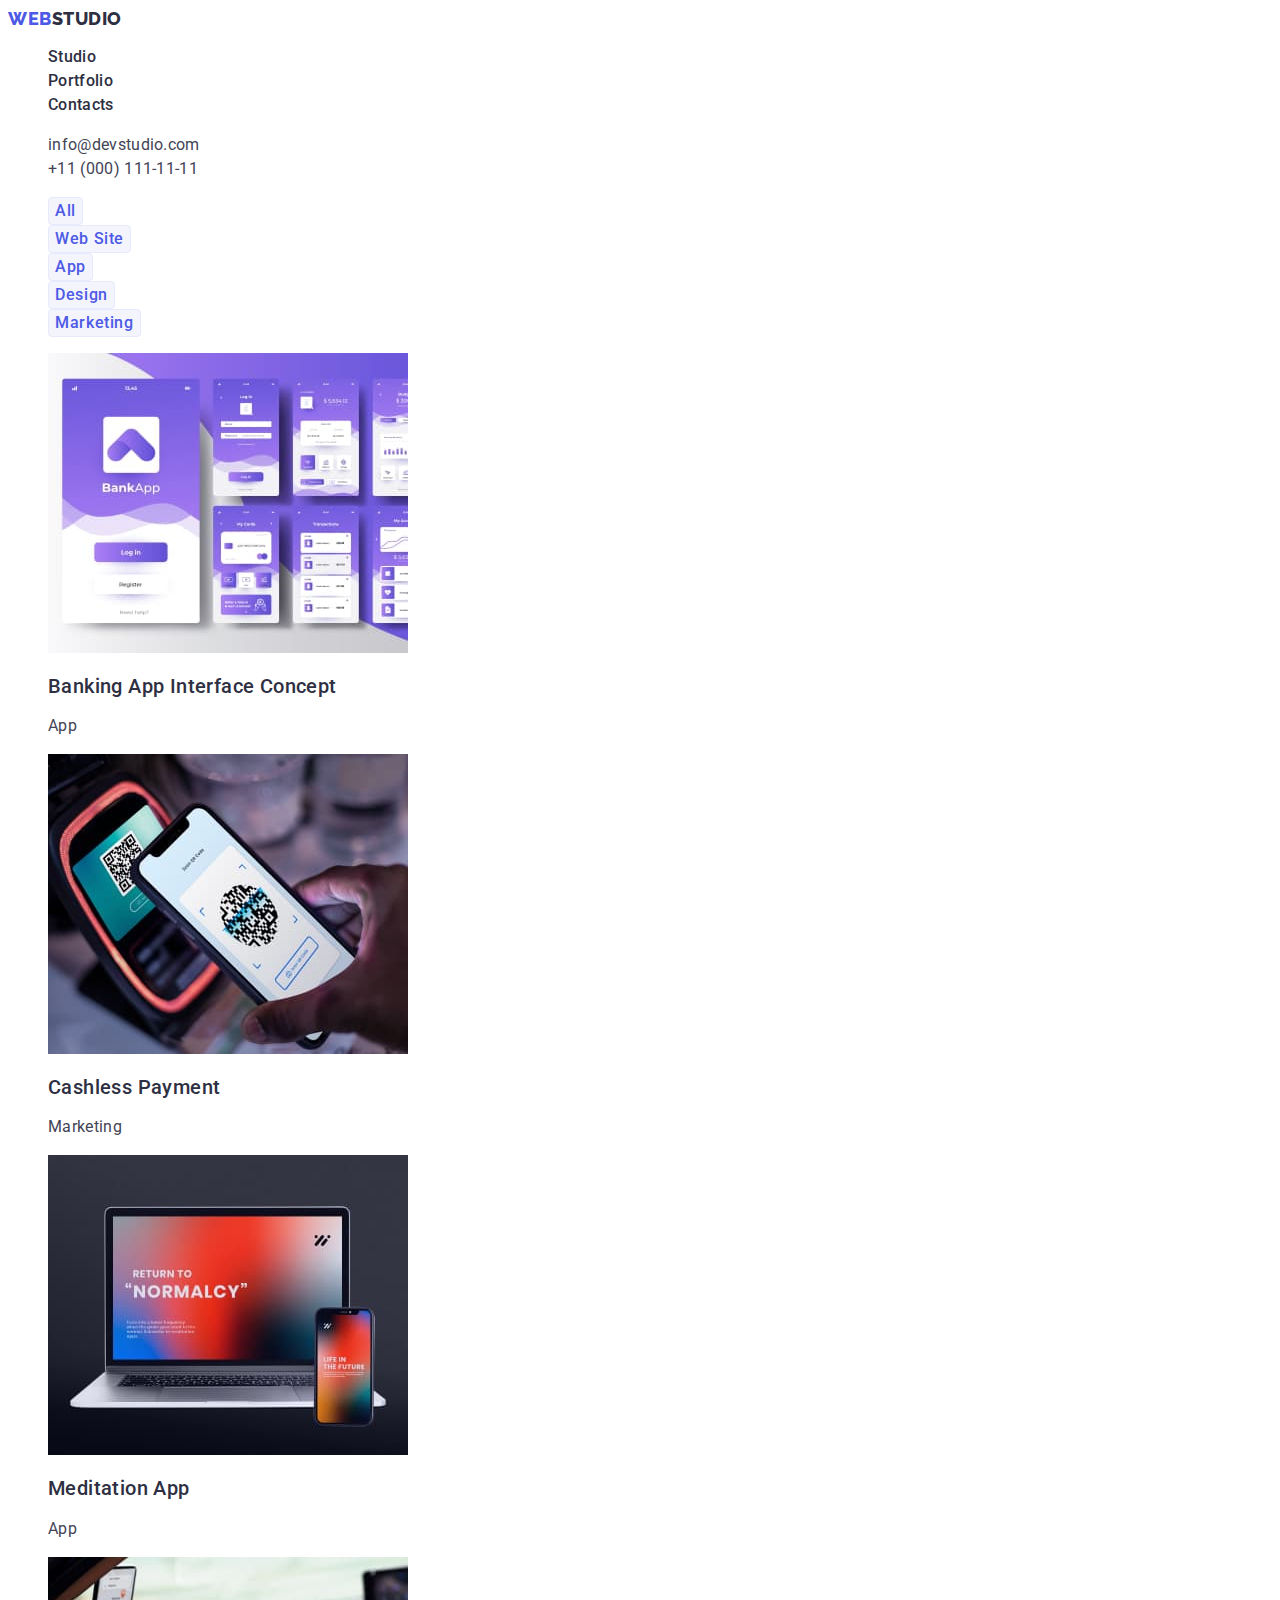
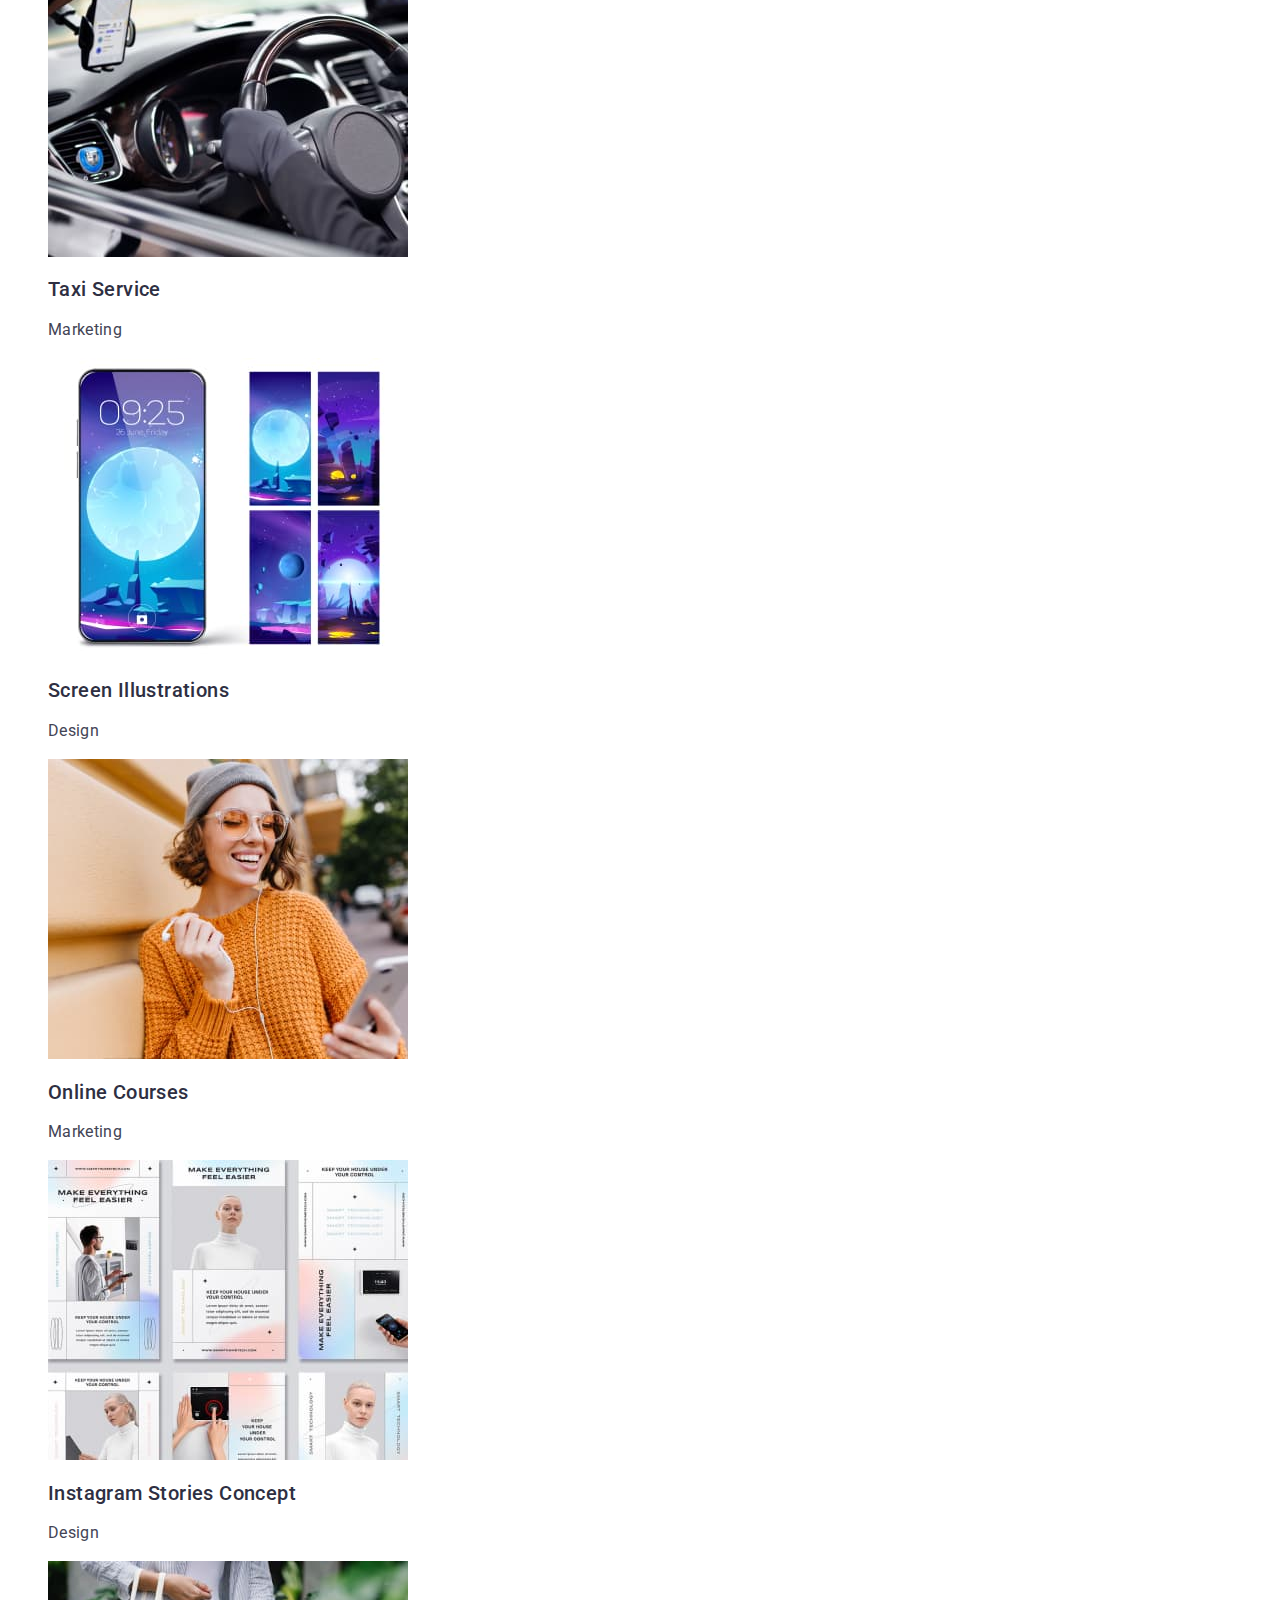
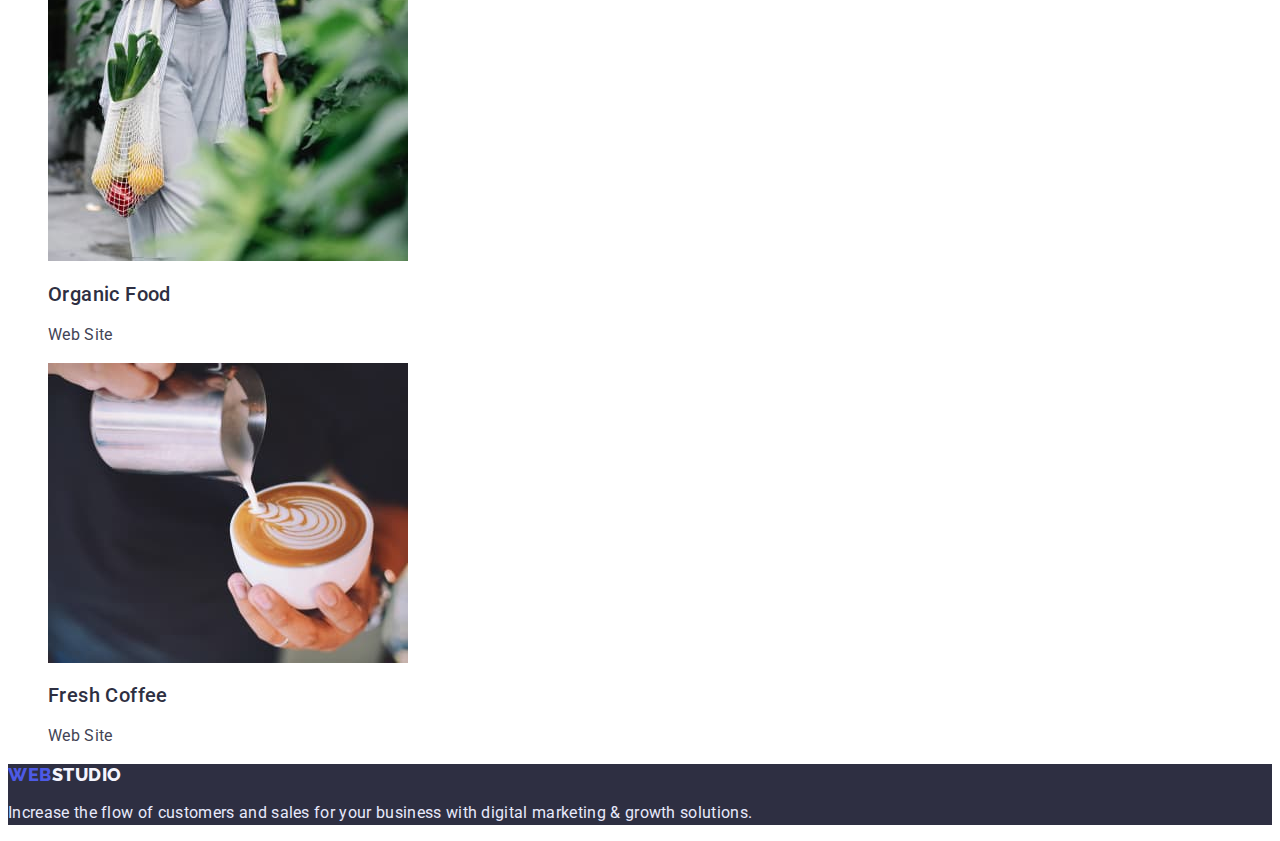
==== portfolio.html @ 9555bcc9 "Initial commit" ====
<!DOCTYPE html>
<html lang="en">

<head>
    <meta charset="UTF-8">
    <meta http-equiv="X-UA-Compatible" content="IE=edge">
    <meta name="viewport" content="width=device-width, initial-scale=1.0">
    <link rel="preconnect" href="https://fonts.googleapis.com">
    <link rel="preconnect" href="https://fonts.gstatic.com" crossorigin>
    <link
        href="https://fonts.googleapis.com/css2?family=Raleway:wght@800&family=Roboto:wght@400;500;700;900&display=swap"
        rel="stylesheet">
    <title>Portfolio</title>
    <link rel="stylesheet" href="./css/styles.css">
</head>

<body>
    <header>
        <nav>
            <a class="logo link" href="./index.html">Web<span class="word-color">Studio</span></a>
            <ul class="list">
                <li><a class="nav-item link" href="./index.html">Studio</a></li>
                <li><a class="nav-item link" href="./portfolio.html">Portfolio</a></li>
                <li><a class="nav-item link" href="">Contacts</a></li>
            </ul>
        </nav>
        <address class="contacts">
            <ul class="list">
                <li><a class="contacts-item link" href="mailto:info@devstudio.com">info@devstudio.com</a></li>
                <li><a class="contacts-item link" href="tel:+110001111111">+11 (000) 111-11-11</a></li>
            </ul>
        </address>
    </header>
    <main>
        <section>
            <h1 hidden>Portfolio</h1>
            <ul class="list">
                <li><button class="filtering" type="button">All</button></li>
                <li><button class="filtering" type="button">Web Site</button></li>
                <li><button class="filtering" type="button">App</button></li>
                <li><button class="filtering" type="button">Design</button></li>
                <li><button class="filtering" type="button">Marketing</button></li>
            </ul>
            <ul class="list">
                <li>
                    <a class="link" href="">
                        <img src="./images/portfolio-1.jpg" alt="Banking App Interface" width="360">
                        <h2 class="content-header">Banking App Interface Concept</h2>
                        <p class="content-text">App</p>
                    </a>
                </li>
                <li>
                    <a class="link" href="">
                        <img src="./images/portfolio-2.jpg" alt="Cashless Payment" width="360">
                        <h2 class="content-header">Cashless Payment</h2>
                        <p class="content-text">Marketing</p>
                    </a>
                </li>
                <li>
                    <a class="link" href="">
                        <img src="./images/portfolio-3.jpg" alt="Meditaion App" width="360">
                        <h2 class="content-header">Meditation App</h2>
                        <p class="content-text">App</p>
                    </a>
                </li>
                <li>
                    <a class="link" href="">
                        <img src="./images/portfolio-4.jpg" alt="Taxi Service" width="360">
                        <h2 class="content-header">Taxi Service</h2>
                        <p class="content-text">Marketing</p>
                    </a>
                </li>
                <li>
                    <a class="link" href="">
                        <img src="./images/portfolio-5.jpg" alt="Screen Illustrations" width="360">
                        <h2 class="content-header">Screen Illustrations</h2>
                        <p class="content-text">Design</p>
                    </a>
                </li>
                <li>
                    <a class="link" href="">
                        <img src="./images/portfolio-6.jpg" alt="Online Courses" width="360">
                        <h2 class="content-header">Online Courses</h2>
                        <p class="content-text">Marketing</p>
                    </a>
                </li>
                <li>
                    <a class="link" href="">
                        <img src="./images/portfolio-7.jpg" alt="Instagram Stories Concept" width="360">
                        <h2 class="content-header">Instagram Stories Concept</h2>
                        <p class="content-text">Design</p>
                    </a>
                </li>
                <li>
                    <a class="link" href="">
                        <img src="./images/portfolio-8.jpg" alt="Organic Food" width="360">
                        <h2 class="content-header">Organic Food</h2>
                        <p class="content-text">Web Site</p>
                    </a>
                </li>
                <li>
                    <a class="link" href="">
                        <img src="./images/portfolio-9.jpg" alt="Fresh Coffee" width="360">
                        <h2 class="content-header">Fresh Coffee</h2>
                        <p class="content-text">Web Site</p>
                    </a>
                </li>
            </ul>
        </section>
    </main>
    <footer class="site-bottom">
        <a class="logo link" href="./index.html">Web<span class="studio-color">Studio</span></a>
        <p class="bottom-text">
            Increase the flow of customers and sales for your business with digital
            marketing & growth solutions.
        </p>
    </footer>
</body>

</html>
---- css/styles.css ----
/* Global */

body {
  font-family: "Roboto", sans-serif;
  background-color: var(--main-white-color);
  color: var(--p-text);
}

body a {
  text-decoration: none;
}

body li {
  list-style: none;
}

:root {
  --main-color-text: #2e2f42;
  --p-text: #434455;
  --hover-color: #404bbf;
  --main-white-color: #ffffff;
  --main-blue-color: #4d5ae5;
}
/* header */

.logo {
  font-family: "Raleway", sans-serif;
  font-style: normal;
  font-weight: 800;
  font-size: 18px;
  line-height: 1.17;
  letter-spacing: 0.03em;
  text-transform: uppercase;
  color: var(--main-blue-color);
}

.link {
  text-decoration: none;
}

.word-color {
  color: var(--main-color-text);
}

.list {
  list-style: none;
}

.nav-item {
  font-weight: 500;
  font-size: 16px;
  line-height: 1.5;
  letter-spacing: 0.02em;
  color: var(--main-color-text);
}

.contacts {
  font-style: normal;
}

.list .contacts-item {
  font-weight: 400;
  font-size: 16px;
  line-height: 1.5;
  letter-spacing: 0.02em;
  color: var(--p-text);
}

.list .nav-item:hover,
.list .nav-item:focus {
  color: var(--hover-color);
}

.list .contacts-item:hover,
.list .contacts-item:focus {
  color: var(--hover-color);
}

/* footer */

.studio-color {
  color: #f4f4fd;
}

.site-bottom {
  background-color: #2e2f42;
}

.bottom-text {
  font-size: 16px;
  line-height: 1.5;
  letter-spacing: 0.02em;
  color: #e7e9fc;
}

/* index.html */

.section-header {
  font-weight: 700;
  font-size: 36px;
  line-height: 1.11;
  text-align: center;
  letter-spacing: 0.02em;
  text-transform: capitalize;
  color: var(--main-color-text);
}

.content-header {
  font-weight: 500;
  font-size: 20px;
  line-height: 1.2;
  letter-spacing: 0.02em;
  color: var(--main-color-text);
}

/* Hero */

.hero {
  background-color: #2e2f42;
}

.hero-title {
  font-weight: 700;
  font-size: 56px;
  line-height: 1.07;
  text-align: center;
  letter-spacing: 0.02em;
  color: var(--main-white-color);
}

.btn {
  font-family: "Roboto", sans-serif;
  font-weight: 500;
  font-size: 16px;
  line-height: 1.5;
  letter-spacing: 0.04em;
  color: var(--main-white-color);
  background-color: #4d5ae5;
  box-shadow: 0px 4px 4px rgba(0, 0, 0, 0.15);
  border-radius: 4px;
  cursor: pointer;
}

.btn:hover,
.btn:focus {
  background-color: var(--hover-color);
}

/* Our principles */

/* Team */

.team {
  background-color: #f4f4fd;
}

/* Portfolio.html */

/* buttons */

.filtering {
  font-family: "Roboto", sans-serif;
  font-weight: 500;
  font-size: 16px;
  line-height: 1.5;
  letter-spacing: 0.04em;
  color: #4d5ae5;
  background-color: #f4f4fd;
  border: 1px solid #e7e9fc;
  border-radius: 4px;
  cursor: pointer;
}

.filtering:hover,
.filtering:focus {
  color: var(--main-white-color);
  background-color: #404bbf;
  box-shadow: 0px 3px 1px rgba(0, 0, 0, 0.1), 0px 2px 1px rgba(0, 0, 0, 0.08),
    0px 2px 2px rgba(0, 0, 0, 0.12);
  border-color: #404bbf;
}

/* Portfolio */

.content-text {
  font-size: 16px;
  line-height: 1.5;
  letter-spacing: 0.02em;
  color: var(--p-text);
}
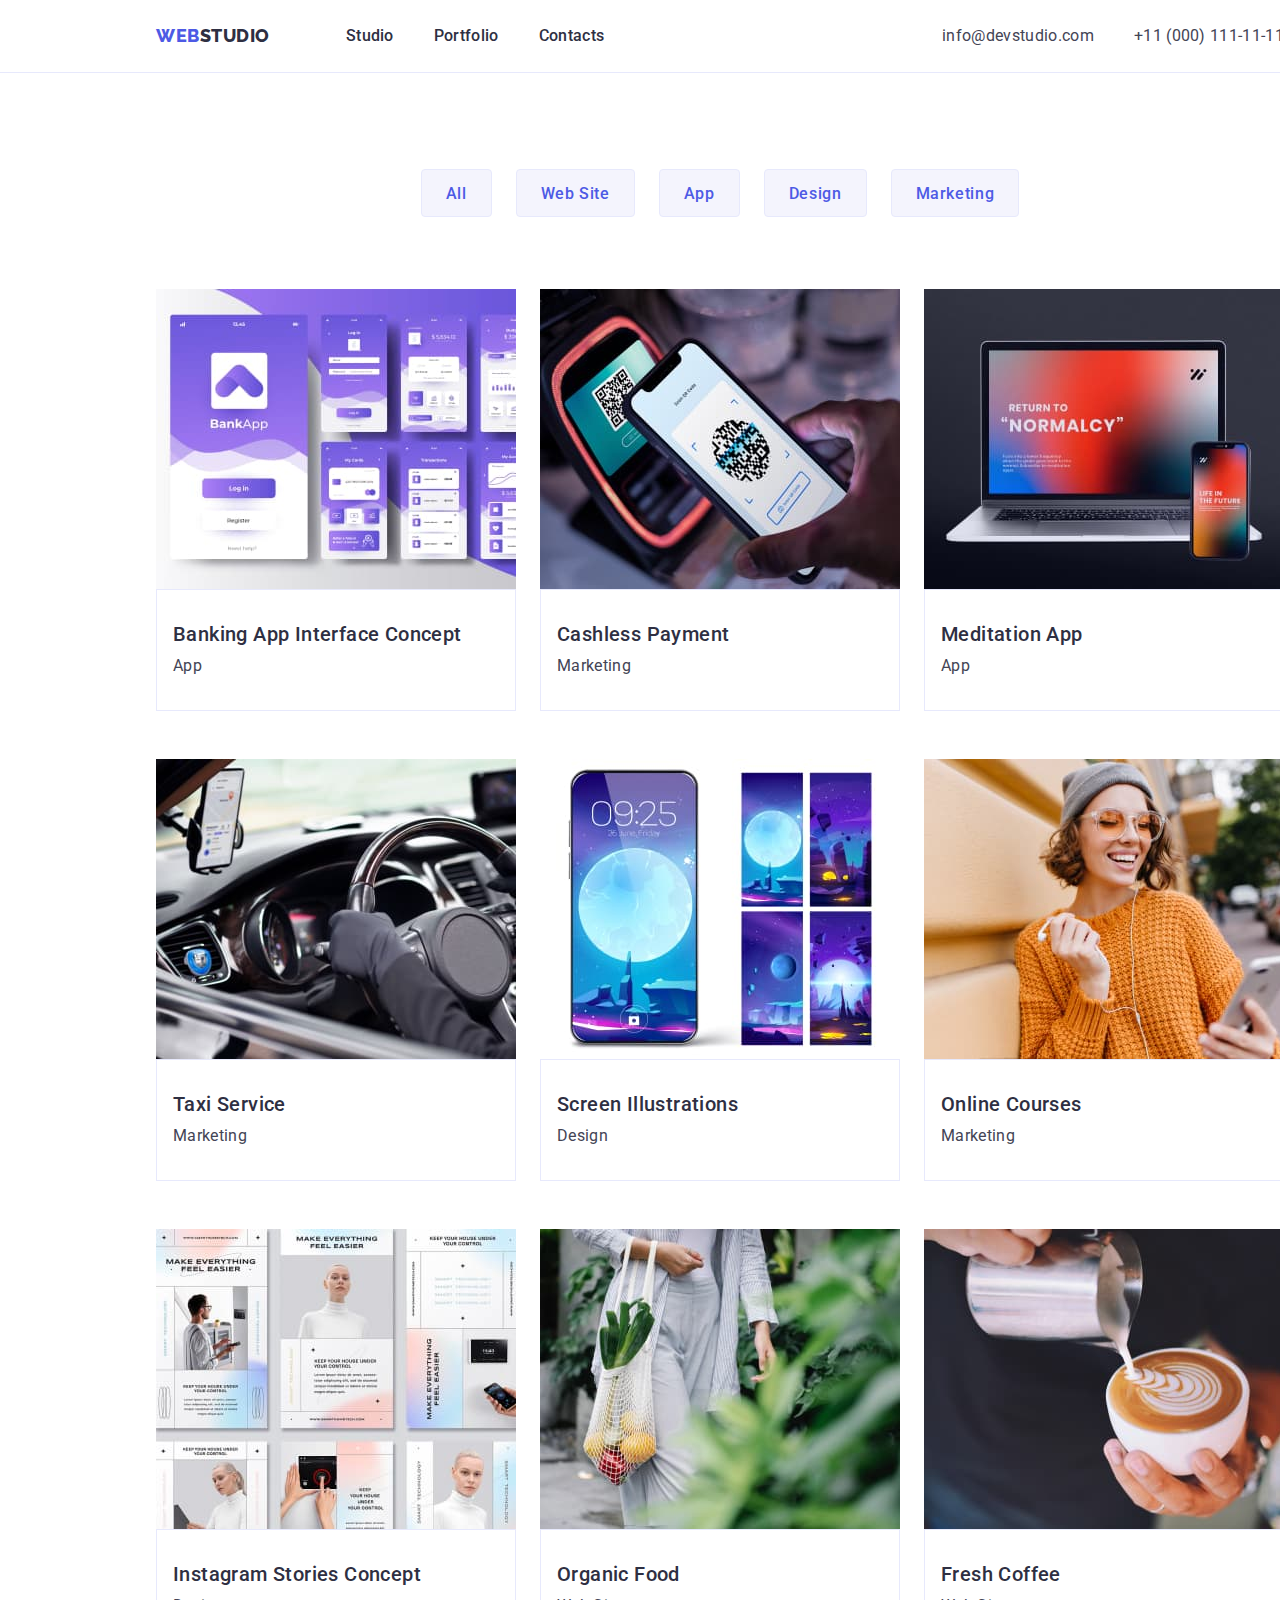
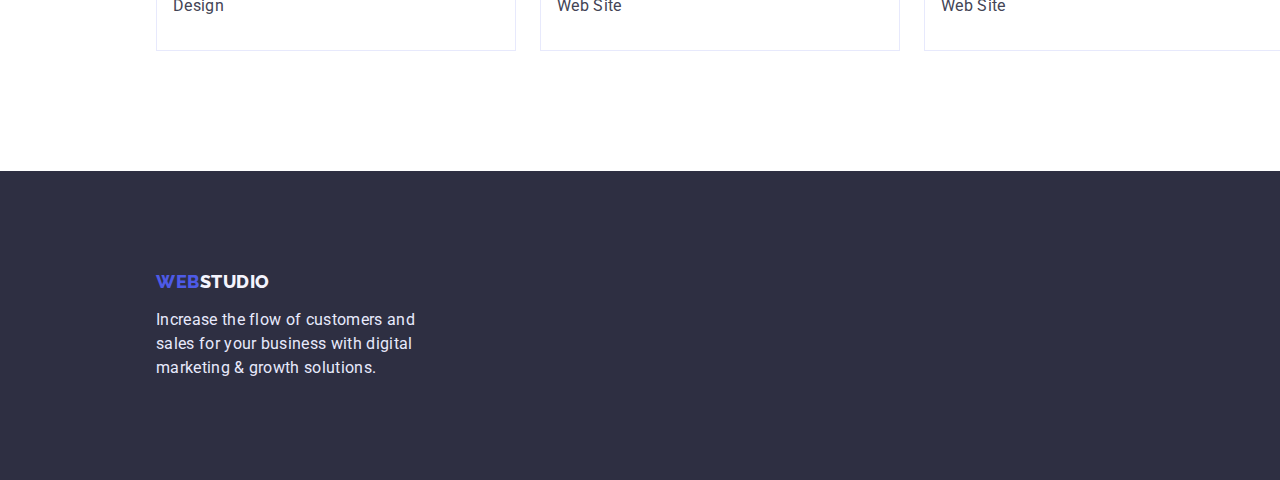
==== commit 3b5d087e: "update files with pisitioning" ====
--- a/portfolio.html
+++ b/portfolio.html
@@ -11,110 +11,140 @@
         href="https://fonts.googleapis.com/css2?family=Raleway:wght@800&family=Roboto:wght@400;500;700;900&display=swap"
         rel="stylesheet">
     <title>Portfolio</title>
+    <link rel="stylesheet"
+        href="https://cdnjs.cloudflare.com/ajax/libs/modern-normalize/1.1.0/modern-normalize.min.css">
     <link rel="stylesheet" href="./css/styles.css">
 </head>
 
 <body>
-    <header>
-        <nav>
-            <a class="logo link" href="./index.html">Web<span class="word-color">Studio</span></a>
-            <ul class="list">
-                <li><a class="nav-item link" href="./index.html">Studio</a></li>
-                <li><a class="nav-item link" href="./portfolio.html">Portfolio</a></li>
-                <li><a class="nav-item link" href="">Contacts</a></li>
-            </ul>
-        </nav>
-        <address class="contacts">
-            <ul class="list">
-                <li><a class="contacts-item link" href="mailto:info@devstudio.com">info@devstudio.com</a></li>
-                <li><a class="contacts-item link" href="tel:+110001111111">+11 (000) 111-11-11</a></li>
-            </ul>
-        </address>
-    </header>
-    <main>
-        <section>
-            <h1 hidden>Portfolio</h1>
-            <ul class="list">
-                <li><button class="filtering" type="button">All</button></li>
-                <li><button class="filtering" type="button">Web Site</button></li>
-                <li><button class="filtering" type="button">App</button></li>
-                <li><button class="filtering" type="button">Design</button></li>
-                <li><button class="filtering" type="button">Marketing</button></li>
-            </ul>
-            <ul class="list">
-                <li>
-                    <a class="link" href="">
-                        <img src="./images/portfolio-1.jpg" alt="Banking App Interface" width="360">
-                        <h2 class="content-header">Banking App Interface Concept</h2>
-                        <p class="content-text">App</p>
-                    </a>
-                </li>
-                <li>
-                    <a class="link" href="">
-                        <img src="./images/portfolio-2.jpg" alt="Cashless Payment" width="360">
-                        <h2 class="content-header">Cashless Payment</h2>
-                        <p class="content-text">Marketing</p>
-                    </a>
-                </li>
-                <li>
-                    <a class="link" href="">
-                        <img src="./images/portfolio-3.jpg" alt="Meditaion App" width="360">
-                        <h2 class="content-header">Meditation App</h2>
-                        <p class="content-text">App</p>
-                    </a>
-                </li>
-                <li>
-                    <a class="link" href="">
-                        <img src="./images/portfolio-4.jpg" alt="Taxi Service" width="360">
-                        <h2 class="content-header">Taxi Service</h2>
-                        <p class="content-text">Marketing</p>
-                    </a>
-                </li>
-                <li>
-                    <a class="link" href="">
-                        <img src="./images/portfolio-5.jpg" alt="Screen Illustrations" width="360">
-                        <h2 class="content-header">Screen Illustrations</h2>
-                        <p class="content-text">Design</p>
-                    </a>
-                </li>
-                <li>
-                    <a class="link" href="">
-                        <img src="./images/portfolio-6.jpg" alt="Online Courses" width="360">
-                        <h2 class="content-header">Online Courses</h2>
-                        <p class="content-text">Marketing</p>
-                    </a>
-                </li>
-                <li>
-                    <a class="link" href="">
-                        <img src="./images/portfolio-7.jpg" alt="Instagram Stories Concept" width="360">
-                        <h2 class="content-header">Instagram Stories Concept</h2>
-                        <p class="content-text">Design</p>
-                    </a>
-                </li>
-                <li>
-                    <a class="link" href="">
-                        <img src="./images/portfolio-8.jpg" alt="Organic Food" width="360">
-                        <h2 class="content-header">Organic Food</h2>
-                        <p class="content-text">Web Site</p>
-                    </a>
-                </li>
-                <li>
-                    <a class="link" href="">
-                        <img src="./images/portfolio-9.jpg" alt="Fresh Coffee" width="360">
-                        <h2 class="content-header">Fresh Coffee</h2>
-                        <p class="content-text">Web Site</p>
-                    </a>
-                </li>
-            </ul>
-        </section>
-    </main>
-    <footer class="site-bottom">
-        <a class="logo link" href="./index.html">Web<span class="studio-color">Studio</span></a>
-        <p class="bottom-text">
-            Increase the flow of customers and sales for your business with digital
-            marketing & growth solutions.
-        </p>
-    </footer>
+    <div class="wrapper">
+        <header>
+            <div class="header-nav container">
+                <nav>
+                    <ul class="site-nav list">
+                        <li><a class="logo link" href="./index.html">Web<span class="word-color">Studio</span></a></li>
+                        <li><a class="nav-item link" href="./index.html">Studio</a></li>
+                        <li><a class="nav-item link" href="./portfolio.html">Portfolio</a></li>
+                        <li><a class="nav-item link" href="">Contacts</a></li>
+                    </ul>
+                </nav>
+                <address class="contacts">
+                    <ul class="contacts-nav list">
+                        <li><a class="contacts-item link" href="mailto:info@devstudio.com">info@devstudio.com</a></li>
+                        <li><a class="contacts-item link" href="tel:+110001111111">+11 (000) 111-11-11</a></li>
+                    </ul>
+                </address>
+            </div>
+        </header>
+        <main>
+            <section class="section portfolio">
+                <div class="container">
+                    <h1 hidden>Portfolio</h1>
+                    <ul class="buttons-list list">
+                        <li><button class="filtering" type="button">All</button></li>
+                        <li><button class="filtering" type="button">Web Site</button></li>
+                        <li><button class="filtering" type="button">App</button></li>
+                        <li><button class="filtering" type="button">Design</button></li>
+                        <li><button class="filtering" type="button">Marketing</button></li>
+                    </ul>
+                    <ul class="examples list">
+                        <li>
+                            <a class="link" href="">
+                                <img src="./images/portfolio-1.jpg" alt="Banking App Interface" width="360">
+                                <div class="examples-content">
+                                    <h2 class="content-header">Banking App Interface Concept</h2>
+                                    <p class="content-text">App</p>
+                                </div>
+                            </a>
+                        </li>
+                        <li>
+                            <a class="link" href="">
+                                <img src="./images/portfolio-2.jpg" alt="Cashless Payment" width="360">
+                                <div class="examples-content">
+                                    <h2 class="content-header">Cashless Payment</h2>
+                                    <p class="content-text">Marketing</p>
+                                </div>
+                            </a>
+                        </li>
+                        <li>
+                            <a class="link" href="">
+                                <img src="./images/portfolio-3.jpg" alt="Meditaion App" width="360">
+                                <div class="examples-content">
+                                    <h2 class="content-header">Meditation App</h2>
+                                    <p class="content-text">App</p>
+                                </div>
+                            </a>
+                        </li>
+                        <li>
+                            <a class="link" href="">
+                                <img src="./images/portfolio-4.jpg" alt="Taxi Service" width="360">
+                                <div class="examples-content">
+                                    <h2 class="content-header">Taxi Service</h2>
+                                    <p class="content-text">Marketing</p>
+                                </div>
+                            </a>
+                        </li>
+                        <li>
+                            <a class="link" href="">
+                                <img src="./images/portfolio-5.jpg" alt="Screen Illustrations" width="360">
+                                <div class="examples-content">
+                                    <h2 class="content-header">Screen Illustrations</h2>
+                                    <p class="content-text">Design</p>
+                                </div>
+                            </a>
+                        </li>
+                        <li>
+                            <a class="link" href="">
+                                <img src="./images/portfolio-6.jpg" alt="Online Courses" width="360">
+                                <div class="examples-content">
+                                    <h2 class="content-header">Online Courses</h2>
+                                    <p class="content-text">Marketing</p>
+                                </div>
+                            </a>
+                        </li>
+                        <li>
+                            <a class="link" href="">
+                                <img src="./images/portfolio-7.jpg" alt="Instagram Stories Concept" width="360">
+                                <div class="examples-content">
+                                    <h2 class="content-header">Instagram Stories Concept</h2>
+                                    <p class="content-text">Design</p>
+                                </div>
+                            </a>
+                        </li>
+                        <li>
+                            <a class="link" href="">
+                                <img src="./images/portfolio-8.jpg" alt="Organic Food" width="360">
+                                <div class="examples-content">
+                                    <h2 class="content-header">Organic Food</h2>
+                                    <p class="content-text">Web Site</p>
+                                </div>
+                            </a>
+                        </li>
+                        <li>
+                            <a class="link" href="">
+                                <img src="./images/portfolio-9.jpg" alt="Fresh Coffee" width="360">
+                                <div class="examples-content">
+                                    <h2 class="content-header">Fresh Coffee</h2>
+                                    <p class="content-text">Web Site</p>
+                                </div>
+                            </a>
+                        </li>
+                    </ul>
+                </div>
+            </section>
+        </main>
+        <footer class="site-bottom">
+            <div class="container">
+                <div class="bottom-content">
+                    <a class="logo link" href="./index.html">Web<span class="studio-color">Studio</span></a>
+                    <p class="bottom-text">
+                        Increase the flow of customers and sales for your business with digital
+                        marketing & growth solutions.
+                    </p>
+                </div>
+            </div>
+        </footer>
+    </div>
 </body>
 
 </html>--- a/css/styles.css
+++ b/css/styles.css
@@ -21,9 +21,66 @@
   --main-white-color: #ffffff;
   --main-blue-color: #4d5ae5;
 }
+
+h1,
+h2,
+h3,
+h4,
+h5,
+h6,
+p,
+ul {
+  margin: 0;
+  padding: 0;
+}
+
+/* utilites */
+
+.link {
+  text-decoration: none;
+}
+
+.list {
+  list-style: none;
+}
+
+.container {
+  width: 1158px;
+  padding-left: 15px;
+  padding-right: 15px;
+  margin: 0 auto;
+}
+
+.wrapper {
+  width: 1440px;
+}
+
+.section {
+  padding: 120px 0;
+}
+
 /* header */
 
+header {
+  border-bottom: 1px solid #e7e9fc;
+}
+
+.header-nav {
+  display: flex;
+  justify-content: space-between;
+  align-items: center;
+  padding: 24px 15px;
+}
+
+.site-nav {
+  display: flex;
+  justify-content: space-between;
+  align-items: center;
+  gap: 40px;
+}
+
 .logo {
+  margin-right: 36px;
   font-family: "Raleway", sans-serif;
   font-style: normal;
   font-weight: 800;
@@ -34,18 +91,10 @@
   color: var(--main-blue-color);
 }
 
-.link {
-  text-decoration: none;
-}
-
 .word-color {
   color: var(--main-color-text);
 }
 
-.list {
-  list-style: none;
-}
-
 .nav-item {
   font-weight: 500;
   font-size: 16px;
@@ -54,11 +103,19 @@
   color: var(--main-color-text);
 }
 
+.contacts-nav {
+  display: flex;
+  justify-content: space-between;
+  gap: 40px;
+}
+
 .contacts {
   font-style: normal;
 }
 
 .list .contacts-item {
+  display: block;
+
   font-weight: 400;
   font-size: 16px;
   line-height: 1.5;
@@ -74,23 +131,6 @@
 .list .contacts-item:hover,
 .list .contacts-item:focus {
   color: var(--hover-color);
-}
-
-/* footer */
-
-.studio-color {
-  color: #f4f4fd;
-}
-
-.site-bottom {
-  background-color: #2e2f42;
-}
-
-.bottom-text {
-  font-size: 16px;
-  line-height: 1.5;
-  letter-spacing: 0.02em;
-  color: #e7e9fc;
 }
 
 /* index.html */
@@ -105,7 +145,74 @@
   color: var(--main-color-text);
 }
 
+/* Hero */
+
+.hero-container {
+  padding-top: 68px;
+  padding-bottom: 68px;
+}
+
+.hero {
+  background-color: #2e2f42;
+}
+
+.hero-title {
+  width: 496px;
+  padding-bottom: 48px;
+  margin: 0 auto;
+  text-align: center;
+
+  font-weight: 700;
+  font-size: 56px;
+  line-height: 1.07;
+  letter-spacing: 0.02em;
+  color: var(--main-white-color);
+}
+
+.btn {
+  font-family: "Roboto", sans-serif;
+  font-weight: 500;
+  font-size: 16px;
+  line-height: 1.5;
+  letter-spacing: 0.04em;
+
+  display: block;
+  margin: 0 auto;
+  padding: 0;
+  width: 169px;
+  height: 56px;
+
+  color: var(--main-white-color);
+  background-color: #4d5ae5;
+  box-shadow: 0px 4px 4px rgba(0, 0, 0, 0.15);
+  border: 0px;
+  border-radius: 4px;
+  cursor: pointer;
+}
+
+.btn:hover,
+.btn:focus {
+  background-color: var(--hover-color);
+}
+
+/* Our principles */
+
+.principles-section {
+  padding-bottom: 0;
+}
+
+.principles {
+  display: flex;
+  align-items: center;
+  gap: 24px;
+}
+
+.principles-item {
+  flex-basis: calc((100% - 24px * 3) / 4);
+}
+
 .content-header {
+  margin-bottom: 8px;
   font-weight: 500;
   font-size: 20px;
   line-height: 1.2;
@@ -113,40 +220,33 @@
   color: var(--main-color-text);
 }
 
-/* Hero */
-
-.hero {
-  background-color: #2e2f42;
-}
-
-.hero-title {
-  font-weight: 700;
-  font-size: 56px;
-  line-height: 1.07;
-  text-align: center;
-  letter-spacing: 0.02em;
-  color: var(--main-white-color);
-}
-
-.btn {
-  font-family: "Roboto", sans-serif;
-  font-weight: 500;
-  font-size: 16px;
-  line-height: 1.5;
-  letter-spacing: 0.04em;
-  color: var(--main-white-color);
-  background-color: #4d5ae5;
-  box-shadow: 0px 4px 4px rgba(0, 0, 0, 0.15);
-  border-radius: 4px;
-  cursor: pointer;
-}
-
-.btn:hover,
-.btn:focus {
-  background-color: var(--hover-color);
-}
-
-/* Our principles */
+.content-text {
+  font-size: 16px;
+  line-height: 1.5;
+  letter-spacing: 0.02em;
+  color: var(--p-text);
+}
+
+/* what are we doing */
+
+.services-list {
+  display: flex;
+  justify-content: space-around;
+  align-items: center;
+  gap: 24px;
+}
+
+.services-header {
+  margin-bottom: 72px;
+}
+
+.services-list img {
+  display: block;
+}
+
+.service-image {
+  flex-basis: calc((100% - 24px * 2) / 3);
+}
 
 /* Team */
 
@@ -154,9 +254,79 @@
   background-color: #f4f4fd;
 }
 
+.team-header {
+  margin-bottom: 72px;
+}
+
+.team-list {
+  display: flex;
+  align-items: center;
+  gap: 24px;
+}
+
+.team-list img {
+  display: block;
+}
+
+.team-img {
+  flex-basis: calc((100% - 24px * 3) / 4);
+}
+
+.team-card-content {
+  text-align: center;
+
+  background-color: var(--main-white-color);
+  box-shadow: 0px 1px 6px rgba(46, 47, 66, 0.08),
+    0px 1px 1px rgba(46, 47, 66, 0.16), 0px 2px 1px rgba(46, 47, 66, 0.08);
+  border-radius: 0px 0px 4px 4px;
+
+  padding: 32px 16px;
+}
+
+/* footer */
+
+.studio-color {
+  color: #f4f4fd;
+}
+
+.site-bottom {
+  background-color: #2e2f42;
+}
+
+.bottom-text {
+  font-size: 16px;
+  line-height: 1.5;
+  letter-spacing: 0.02em;
+  color: #e7e9fc;
+
+  margin-top: 16px;
+}
+
+.bottom-content {
+  width: 264px;
+  padding-top: 100px;
+  padding-bottom: 100px;
+
+  text-align: start;
+}
+
 /* Portfolio.html */
 
+/* Portfolio */
+
+.portfolio {
+  padding-top: 96px;
+}
+
 /* buttons */
+
+.buttons-list {
+  display: flex;
+  justify-content: center;
+  gap: 24px;
+
+  padding-bottom: 72px;
+}
 
 .filtering {
   font-family: "Roboto", sans-serif;
@@ -164,11 +334,15 @@
   font-size: 16px;
   line-height: 1.5;
   letter-spacing: 0.04em;
+
   color: #4d5ae5;
   background-color: #f4f4fd;
   border: 1px solid #e7e9fc;
   border-radius: 4px;
   cursor: pointer;
+
+  height: 48px;
+  padding: 12px 24px;
 }
 
 .filtering:hover,
@@ -179,12 +353,24 @@
     0px 2px 2px rgba(0, 0, 0, 0.12);
   border-color: #404bbf;
 }
-
-/* Portfolio */
-
-.content-text {
-  font-size: 16px;
-  line-height: 1.5;
-  letter-spacing: 0.02em;
-  color: var(--p-text);
-}
+/* --------------------------------- */
+
+.examples {
+  display: flex;
+  flex-wrap: wrap;
+  gap: 48px 24px;
+}
+
+.examples img {
+  display: block;
+}
+
+.examples-content {
+  text-align: start;
+  padding: 32px 16px;
+  border: 1px solid #e7e9fc;
+}
+
+.examples > li {
+  flex-basis: calc((100% - 24px * 2) / 3);
+}
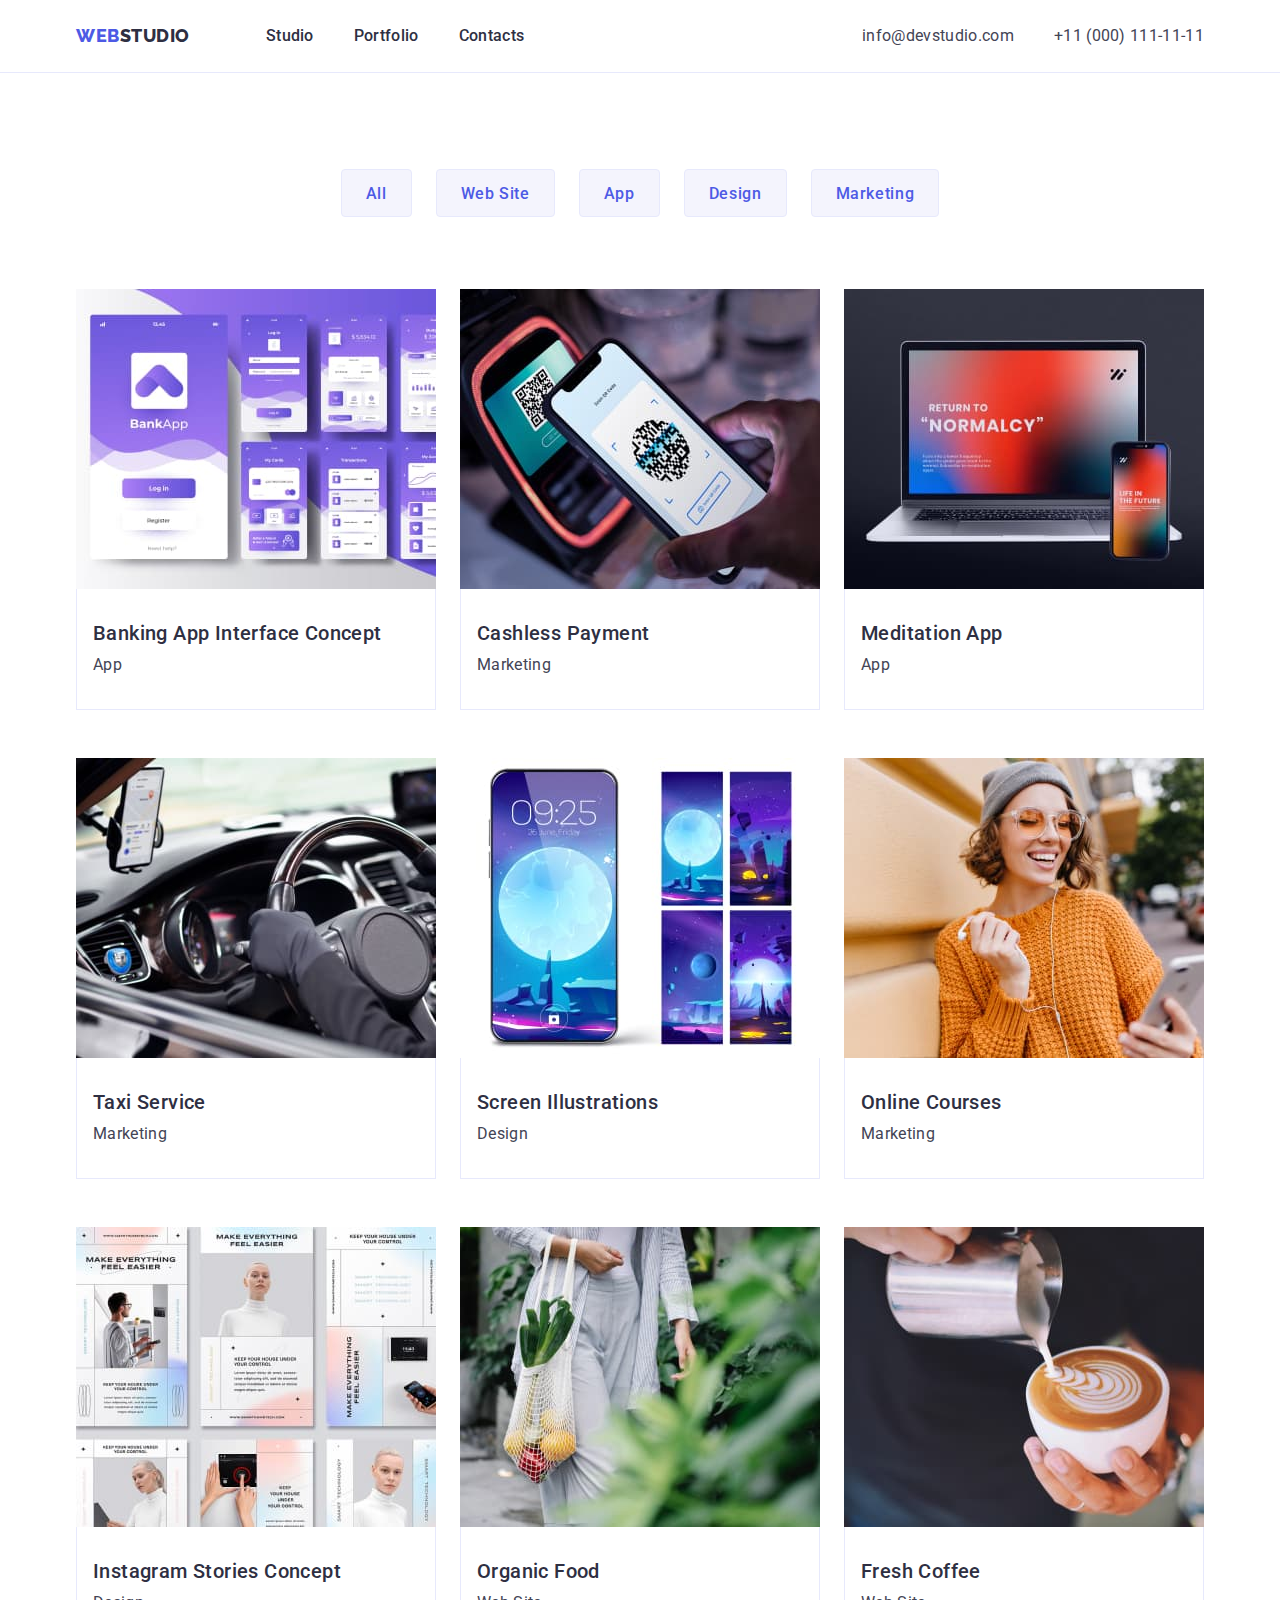
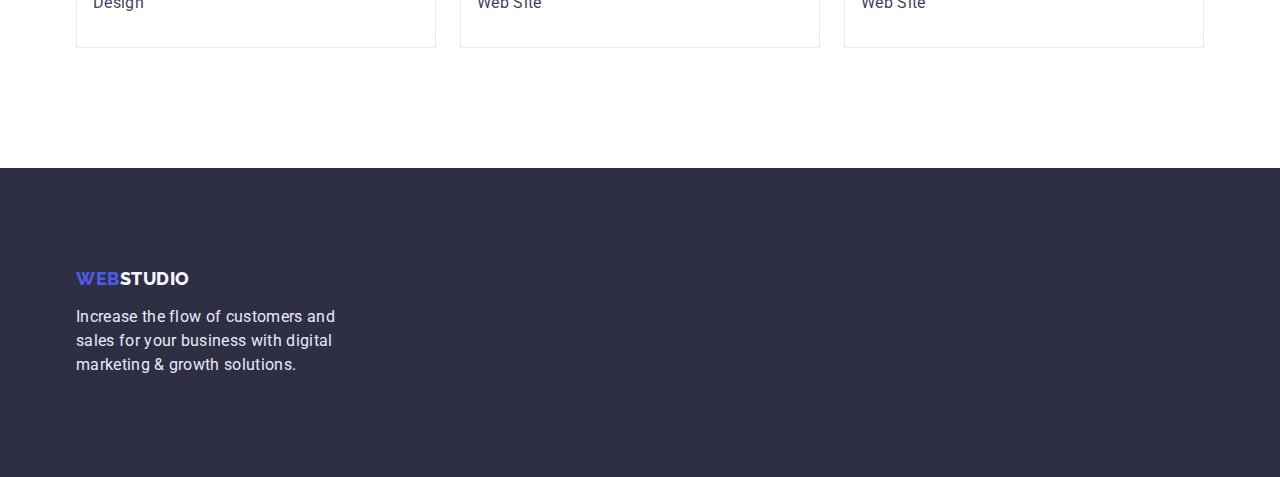
==== commit c002f0a4: "Update files" ====
--- a/portfolio.html
+++ b/portfolio.html
@@ -17,134 +17,132 @@
 </head>
 
 <body>
-    <div class="wrapper">
-        <header>
-            <div class="header-nav container">
-                <nav>
-                    <ul class="site-nav list">
-                        <li><a class="logo link" href="./index.html">Web<span class="word-color">Studio</span></a></li>
-                        <li><a class="nav-item link" href="./index.html">Studio</a></li>
-                        <li><a class="nav-item link" href="./portfolio.html">Portfolio</a></li>
-                        <li><a class="nav-item link" href="">Contacts</a></li>
-                    </ul>
-                </nav>
-                <address class="contacts">
-                    <ul class="contacts-nav list">
-                        <li><a class="contacts-item link" href="mailto:info@devstudio.com">info@devstudio.com</a></li>
-                        <li><a class="contacts-item link" href="tel:+110001111111">+11 (000) 111-11-11</a></li>
-                    </ul>
-                </address>
+    <header>
+        <div class="header-nav container">
+            <a class="logo link" href="./index.html">Web<span class="word-color">Studio</span></a>
+            <nav>
+                <ul class="site-nav list">
+                    <li><a class="nav-item link" href="./index.html">Studio</a></li>
+                    <li><a class="nav-item link" href="./portfolio.html">Portfolio</a></li>
+                    <li><a class="nav-item link" href="">Contacts</a></li>
+                </ul>
+            </nav>
+            <address class="contacts">
+                <ul class="contacts-nav list">
+                    <li><a class="contacts-item link" href="mailto:info@devstudio.com">info@devstudio.com</a></li>
+                    <li><a class="contacts-item link" href="tel:+110001111111">+11 (000) 111-11-11</a></li>
+                </ul>
+            </address>
+        </div>
+    </header>
+    <main>
+        <section class="portfolio">
+            <div class="container">
+                <h1 hidden>Portfolio</h1>
+                <ul class="buttons-list list">
+                    <li><button class="filtering" type="button">All</button></li>
+                    <li><button class="filtering" type="button">Web Site</button></li>
+                    <li><button class="filtering" type="button">App</button></li>
+                    <li><button class="filtering" type="button">Design</button></li>
+                    <li><button class="filtering" type="button">Marketing</button></li>
+                </ul>
+                <ul class="examples list">
+                    <li>
+                        <a class="link" href="">
+                            <img src="./images/portfolio-1.jpg" alt="Banking App Interface" width="360">
+                            <div class="examples-content">
+                                <h2 class="content-header">Banking App Interface Concept</h2>
+                                <p class="content-text">App</p>
+                            </div>
+                        </a>
+                    </li>
+                    <li>
+                        <a class="link" href="">
+                            <img src="./images/portfolio-2.jpg" alt="Cashless Payment" width="360">
+                            <div class="examples-content">
+                                <h2 class="content-header">Cashless Payment</h2>
+                                <p class="content-text">Marketing</p>
+                            </div>
+                        </a>
+                    </li>
+                    <li>
+                        <a class="link" href="">
+                            <img src="./images/portfolio-3.jpg" alt="Meditaion App" width="360">
+                            <div class="examples-content">
+                                <h2 class="content-header">Meditation App</h2>
+                                <p class="content-text">App</p>
+                            </div>
+                        </a>
+                    </li>
+                    <li>
+                        <a class="link" href="">
+                            <img src="./images/portfolio-4.jpg" alt="Taxi Service" width="360">
+                            <div class="examples-content">
+                                <h2 class="content-header">Taxi Service</h2>
+                                <p class="content-text">Marketing</p>
+                            </div>
+                        </a>
+                    </li>
+                    <li>
+                        <a class="link" href="">
+                            <img src="./images/portfolio-5.jpg" alt="Screen Illustrations" width="360">
+                            <div class="examples-content">
+                                <h2 class="content-header">Screen Illustrations</h2>
+                                <p class="content-text">Design</p>
+                            </div>
+                        </a>
+                    </li>
+                    <li>
+                        <a class="link" href="">
+                            <img src="./images/portfolio-6.jpg" alt="Online Courses" width="360">
+                            <div class="examples-content">
+                                <h2 class="content-header">Online Courses</h2>
+                                <p class="content-text">Marketing</p>
+                            </div>
+                        </a>
+                    </li>
+                    <li>
+                        <a class="link" href="">
+                            <img src="./images/portfolio-7.jpg" alt="Instagram Stories Concept" width="360">
+                            <div class="examples-content">
+                                <h2 class="content-header">Instagram Stories Concept</h2>
+                                <p class="content-text">Design</p>
+                            </div>
+                        </a>
+                    </li>
+                    <li>
+                        <a class="link" href="">
+                            <img src="./images/portfolio-8.jpg" alt="Organic Food" width="360">
+                            <div class="examples-content">
+                                <h2 class="content-header">Organic Food</h2>
+                                <p class="content-text">Web Site</p>
+                            </div>
+                        </a>
+                    </li>
+                    <li>
+                        <a class="link" href="">
+                            <img src="./images/portfolio-9.jpg" alt="Fresh Coffee" width="360">
+                            <div class="examples-content">
+                                <h2 class="content-header">Fresh Coffee</h2>
+                                <p class="content-text">Web Site</p>
+                            </div>
+                        </a>
+                    </li>
+                </ul>
             </div>
-        </header>
-        <main>
-            <section class="section portfolio">
-                <div class="container">
-                    <h1 hidden>Portfolio</h1>
-                    <ul class="buttons-list list">
-                        <li><button class="filtering" type="button">All</button></li>
-                        <li><button class="filtering" type="button">Web Site</button></li>
-                        <li><button class="filtering" type="button">App</button></li>
-                        <li><button class="filtering" type="button">Design</button></li>
-                        <li><button class="filtering" type="button">Marketing</button></li>
-                    </ul>
-                    <ul class="examples list">
-                        <li>
-                            <a class="link" href="">
-                                <img src="./images/portfolio-1.jpg" alt="Banking App Interface" width="360">
-                                <div class="examples-content">
-                                    <h2 class="content-header">Banking App Interface Concept</h2>
-                                    <p class="content-text">App</p>
-                                </div>
-                            </a>
-                        </li>
-                        <li>
-                            <a class="link" href="">
-                                <img src="./images/portfolio-2.jpg" alt="Cashless Payment" width="360">
-                                <div class="examples-content">
-                                    <h2 class="content-header">Cashless Payment</h2>
-                                    <p class="content-text">Marketing</p>
-                                </div>
-                            </a>
-                        </li>
-                        <li>
-                            <a class="link" href="">
-                                <img src="./images/portfolio-3.jpg" alt="Meditaion App" width="360">
-                                <div class="examples-content">
-                                    <h2 class="content-header">Meditation App</h2>
-                                    <p class="content-text">App</p>
-                                </div>
-                            </a>
-                        </li>
-                        <li>
-                            <a class="link" href="">
-                                <img src="./images/portfolio-4.jpg" alt="Taxi Service" width="360">
-                                <div class="examples-content">
-                                    <h2 class="content-header">Taxi Service</h2>
-                                    <p class="content-text">Marketing</p>
-                                </div>
-                            </a>
-                        </li>
-                        <li>
-                            <a class="link" href="">
-                                <img src="./images/portfolio-5.jpg" alt="Screen Illustrations" width="360">
-                                <div class="examples-content">
-                                    <h2 class="content-header">Screen Illustrations</h2>
-                                    <p class="content-text">Design</p>
-                                </div>
-                            </a>
-                        </li>
-                        <li>
-                            <a class="link" href="">
-                                <img src="./images/portfolio-6.jpg" alt="Online Courses" width="360">
-                                <div class="examples-content">
-                                    <h2 class="content-header">Online Courses</h2>
-                                    <p class="content-text">Marketing</p>
-                                </div>
-                            </a>
-                        </li>
-                        <li>
-                            <a class="link" href="">
-                                <img src="./images/portfolio-7.jpg" alt="Instagram Stories Concept" width="360">
-                                <div class="examples-content">
-                                    <h2 class="content-header">Instagram Stories Concept</h2>
-                                    <p class="content-text">Design</p>
-                                </div>
-                            </a>
-                        </li>
-                        <li>
-                            <a class="link" href="">
-                                <img src="./images/portfolio-8.jpg" alt="Organic Food" width="360">
-                                <div class="examples-content">
-                                    <h2 class="content-header">Organic Food</h2>
-                                    <p class="content-text">Web Site</p>
-                                </div>
-                            </a>
-                        </li>
-                        <li>
-                            <a class="link" href="">
-                                <img src="./images/portfolio-9.jpg" alt="Fresh Coffee" width="360">
-                                <div class="examples-content">
-                                    <h2 class="content-header">Fresh Coffee</h2>
-                                    <p class="content-text">Web Site</p>
-                                </div>
-                            </a>
-                        </li>
-                    </ul>
-                </div>
-            </section>
-        </main>
-        <footer class="site-bottom">
-            <div class="container">
-                <div class="bottom-content">
-                    <a class="logo link" href="./index.html">Web<span class="studio-color">Studio</span></a>
-                    <p class="bottom-text">
-                        Increase the flow of customers and sales for your business with digital
-                        marketing & growth solutions.
-                    </p>
-                </div>
+        </section>
+    </main>
+    <footer class="site-bottom">
+        <div class="container">
+            <div class="bottom-content">
+                <a class="logo link" href="./index.html">Web<span class="studio-color">Studio</span></a>
+                <p class="bottom-text">
+                    Increase the flow of customers and sales for your business with digital
+                    marketing & growth solutions.
+                </p>
             </div>
-        </footer>
-    </div>
+        </div>
+    </footer>
 </body>
 
 </html>--- a/css/styles.css
+++ b/css/styles.css
@@ -48,11 +48,8 @@
   width: 1158px;
   padding-left: 15px;
   padding-right: 15px;
-  margin: 0 auto;
-}
-
-.wrapper {
-  width: 1440px;
+  margin-left: auto;
+  margin-right: auto;
 }
 
 .section {
@@ -67,20 +64,21 @@
 
 .header-nav {
   display: flex;
+  justify-content: flex-start;
+  align-items: center;
+  padding-top: 24px;
+  padding-bottom: 24px;
+}
+
+.site-nav {
+  display: flex;
   justify-content: space-between;
   align-items: center;
-  padding: 24px 15px;
-}
-
-.site-nav {
-  display: flex;
-  justify-content: space-between;
-  align-items: center;
   gap: 40px;
 }
 
 .logo {
-  margin-right: 36px;
+  margin-right: 76px;
   font-family: "Raleway", sans-serif;
   font-style: normal;
   font-weight: 800;
@@ -111,6 +109,8 @@
 
 .contacts {
   font-style: normal;
+
+  margin-left: auto;
 }
 
 .list .contacts-item {
@@ -147,19 +147,22 @@
 
 /* Hero */
 
-.hero-container {
+/* .hero-container {
   padding-top: 68px;
   padding-bottom: 68px;
-}
+} */
 
 .hero {
   background-color: #2e2f42;
+  padding-top: 188px;
+  padding-bottom: 188px;
 }
 
 .hero-title {
   width: 496px;
-  padding-bottom: 48px;
-  margin: 0 auto;
+  margin-bottom: 48px;
+  margin-left: auto;
+  margin-right: auto;
   text-align: center;
 
   font-weight: 700;
@@ -280,7 +283,7 @@
     0px 1px 1px rgba(46, 47, 66, 0.16), 0px 2px 1px rgba(46, 47, 66, 0.08);
   border-radius: 0px 0px 4px 4px;
 
-  padding: 32px 16px;
+  padding: 32px 0;
 }
 
 /* footer */
@@ -290,6 +293,9 @@
 }
 
 .site-bottom {
+  padding-top: 100px;
+  padding-bottom: 100px;
+
   background-color: #2e2f42;
 }
 
@@ -304,10 +310,7 @@
 
 .bottom-content {
   width: 264px;
-  padding-top: 100px;
-  padding-bottom: 100px;
-
-  text-align: start;
+ 
 }
 
 /* Portfolio.html */
@@ -316,6 +319,7 @@
 
 .portfolio {
   padding-top: 96px;
+  padding-bottom: 120px;
 }
 
 /* buttons */
@@ -325,7 +329,7 @@
   justify-content: center;
   gap: 24px;
 
-  padding-bottom: 72px;
+  margin-bottom: 72px;
 }
 
 .filtering {
@@ -366,9 +370,9 @@
 }
 
 .examples-content {
-  text-align: start;
   padding: 32px 16px;
   border: 1px solid #e7e9fc;
+  border-top: none;
 }
 
 .examples > li {
